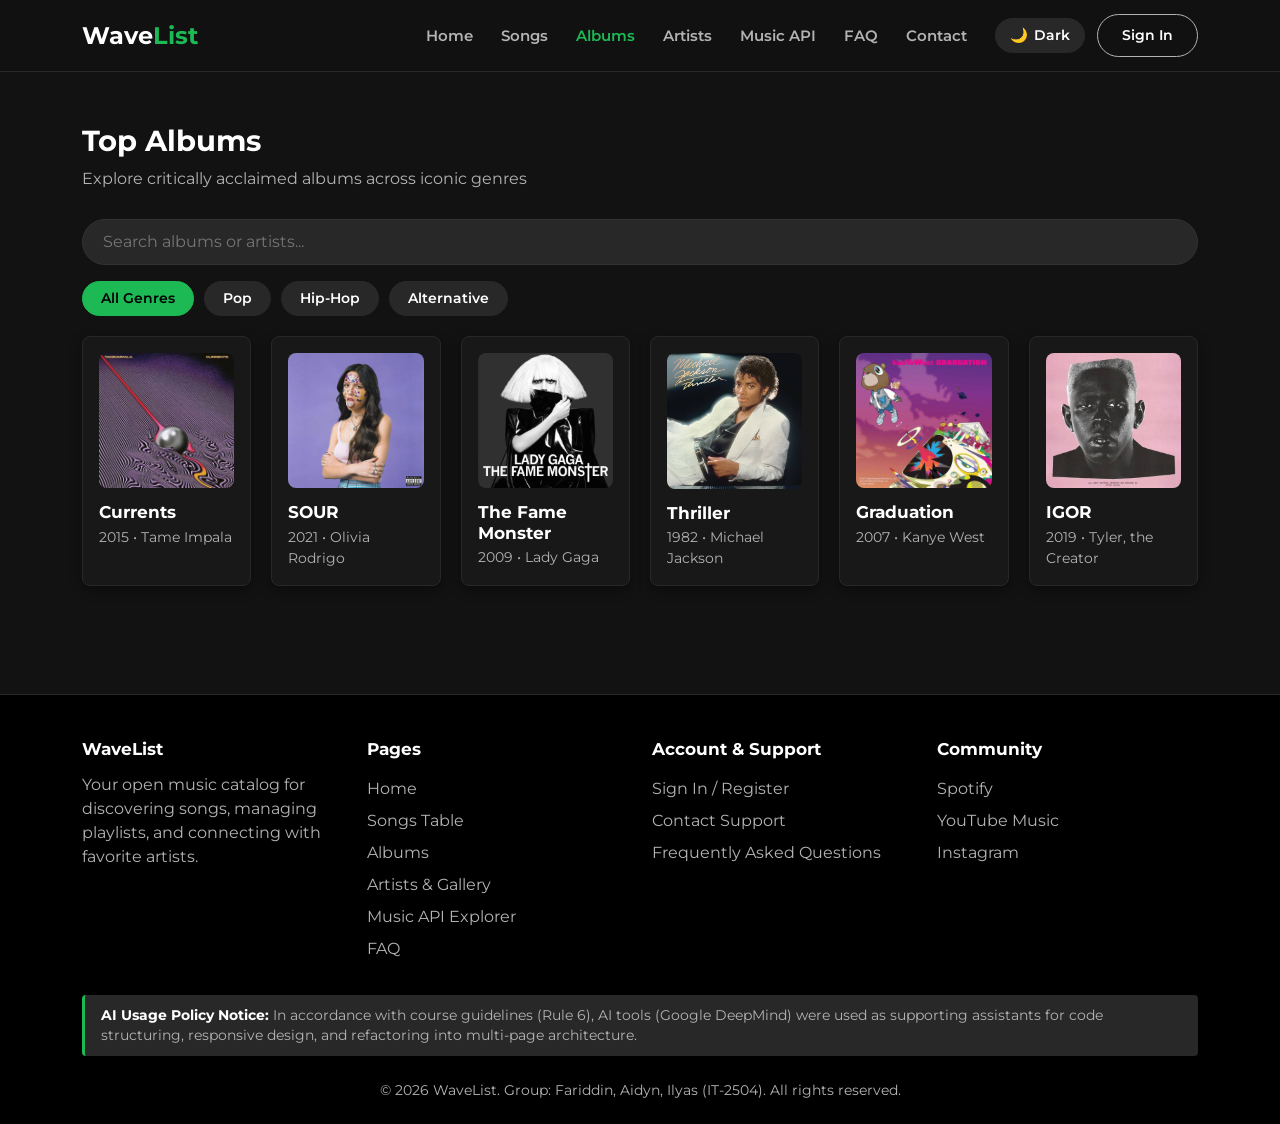
==== albums.html @ 60fa3e6f "beta version" ====
<!DOCTYPE html>
<html lang="en">
<head>
  <meta charset="UTF-8">
  <meta name="viewport" content="width=device-width, initial-scale=1">
  <title>Top Albums | WaveList</title>
  <link href="https://cdn.jsdelivr.net/npm/bootstrap@5.3.3/dist/css/bootstrap.min.css" rel="stylesheet">
  <link rel="preconnect" href="https://fonts.googleapis.com">
  <link href="https://fonts.googleapis.com/css2?family=Montserrat:wght@400;600;700&display=swap" rel="stylesheet">
  <link rel="stylesheet" href="css/style.css">
</head>
<body>
  <!-- Header -->
  <header class="site-header">
    <div class="container header-inner">
      <a class="logo" href="index.html">Wave<span>List</span></a>
      <div class="nav-wrap">
        <nav aria-label="Main Navigation">
          <ul class="nav-list">
            <li><a href="index.html">Home</a></li>
            <li><a href="songs.html">Songs</a></li>
            <li><a href="albums.html" class="active">Albums</a></li>
            <li><a href="artists.html">Artists</a></li>
            <li><a href="api.html">Music API</a></li>
            <li><a href="faq.html">FAQ</a></li>
            <li><a href="contact.html">Contact</a></li>
          </ul>
        </nav>
        <div class="nav-actions">
          <button type="button" class="theme-toggle-btn" id="themeToggle" title="Toggle theme">
            <span>🌙</span> Dark
          </button>
          <div class="auth-nav-container" id="authContainer">
            <a href="signin.html" class="btn btn-sm btn-music-outline">Sign In</a>
          </div>
        </div>
      </div>
    </div>
  </header>

  <main class="container py-5">
    <h1 class="section-title">Top Albums</h1>
    <p class="section-subtitle">Explore critically acclaimed albums across iconic genres</p>

    <!-- Filter and Search -->
    <div class="toolbar">
      <input type="text" id="albumSearch" class="search-input" placeholder="Search albums or artists...">
    </div>
    <div class="filter-buttons">
      <button type="button" class="btn-filter active" data-category="all">All Genres</button>
      <button type="button" class="btn-filter" data-category="pop">Pop</button>
      <button type="button" class="btn-filter" data-category="hip-hop">Hip-Hop</button>
      <button type="button" class="btn-filter" data-category="alternative">Alternative</button>
    </div>

    <!-- Albums Grid -->
    <div class="album-grid">
      <article class="card-box" data-genre="alternative">
        <div class="cover">
          <img src="images/album1.jpg" alt="Currents - Tame Impala" loading="lazy">
          <span class="play">&#9654;</span>
        </div>
        <h3>Currents</h3>
        <p>2015 &bull; Tame Impala</p>
      </article>

      <article class="card-box" data-genre="pop">
        <div class="cover">
          <img src="images/album2.jpg" alt="SOUR - Olivia Rodrigo" loading="lazy">
          <span class="play">&#9654;</span>
        </div>
        <h3>SOUR</h3>
        <p>2021 &bull; Olivia Rodrigo</p>
      </article>

      <article class="card-box" data-genre="pop">
        <div class="cover">
          <img src="images/album3.jpg" alt="The Fame Monster - Lady Gaga" loading="lazy">
          <span class="play">&#9654;</span>
        </div>
        <h3>The Fame Monster</h3>
        <p>2009 &bull; Lady Gaga</p>
      </article>

      <article class="card-box" data-genre="pop">
        <div class="cover">
          <img src="images/album4.jpg" alt="Thriller - Michael Jackson" loading="lazy">
          <span class="play">&#9654;</span>
        </div>
        <h3>Thriller</h3>
        <p>1982 &bull; Michael Jackson</p>
      </article>

      <article class="card-box" data-genre="hip-hop">
        <div class="cover">
          <img src="images/album5.jpg" alt="Graduation - Kanye West" loading="lazy">
          <span class="play">&#9654;</span>
        </div>
        <h3>Graduation</h3>
        <p>2007 &bull; Kanye West</p>
      </article>

      <article class="card-box" data-genre="hip-hop">
        <div class="cover">
          <img src="images/album6.jpg" alt="IGOR - Tyler, the Creator" loading="lazy">
          <span class="play">&#9654;</span>
        </div>
        <h3>IGOR</h3>
        <p>2019 &bull; Tyler, the Creator</p>
      </article>
    </div>

    <p id="noAlbums" class="no-results">No albums found matching your search.</p>
  </main>

  <!-- Footer -->
  <footer class="site-footer">
    <div class="container">
      <div class="footer-grid">
        <div>
          <h3>WaveList</h3>
          <p>Your open music catalog for discovering songs, managing playlists, and connecting with favorite artists.</p>
        </div>
        <div>
          <h3>Pages</h3>
          <ul>
            <li><a href="index.html">Home</a></li>
            <li><a href="songs.html">Songs Table</a></li>
            <li><a href="albums.html">Albums</a></li>
            <li><a href="artists.html">Artists & Gallery</a></li>
            <li><a href="api.html">Music API Explorer</a></li>
            <li><a href="faq.html">FAQ</a></li>
          </ul>
        </div>
        <div>
          <h3>Account & Support</h3>
          <ul>
            <li><a href="signin.html">Sign In / Register</a></li>
            <li><a href="contact.html">Contact Support</a></li>
            <li><a href="faq.html">Frequently Asked Questions</a></li>
          </ul>
        </div>
        <div>
          <h3>Community</h3>
          <ul>
            <li><a href="https://open.spotify.com" target="_blank" rel="noopener">Spotify</a></li>
            <li><a href="https://www.youtube.com" target="_blank" rel="noopener">YouTube Music</a></li>
            <li><a href="https://www.instagram.com" target="_blank" rel="noopener">Instagram</a></li>
          </ul>
        </div>
      </div>

      <div class="ai-notice">
        <strong>AI Usage Policy Notice:</strong> In accordance with course guidelines (Rule 6), AI tools (Google DeepMind) were used as supporting assistants for code structuring, responsive design, and refactoring into multi-page architecture.
      </div>

      <p class="copy">&copy; 2026 WaveList. Group: Fariddin, Aidyn, Ilyas (IT-2504). All rights reserved.</p>
    </div>
  </footer>

  <script src="https://code.jquery.com/jquery-3.7.1.min.js"></script>
  <script src="https://cdn.jsdelivr.net/npm/bootstrap@5.3.3/dist/js/bootstrap.bundle.min.js"></script>
  <script src="js/script.js"></script>
</body>
</html>
---- css/style.css ----
:root {
  --bg: #121212;
  --card: #181818;
  --card-border: #282828;
  --hover: #282828;
  --green: #1db954;
  --green-hover: #1ed760;
  --text: #ffffff;
  --muted: #b3b3b3;
  --header-bg: rgba(18, 18, 18, 0.95);
  --footer-bg: #000000;
  --radius: 8px;
  --title-size: 3rem;
  --input-bg: #282828;
  --input-border: #333333;
  --table-stripe: rgba(255, 255, 255, 0.04);
  --shadow: rgba(0, 0, 0, 0.4);
}

[data-theme="light"] {
  --bg: #f8f9fa;
  --card: #ffffff;
  --card-border: #e2e8f0;
  --hover: #f1f5f9;
  --green: #10b981;
  --green-hover: #059669;
  --text: #0f172a;
  --muted: #64748b;
  --header-bg: rgba(255, 255, 255, 0.96);
  --footer-bg: #0f172a;
  --radius: 8px;
  --title-size: 3rem;
  --input-bg: #ffffff;
  --input-border: #cbd5e1;
  --table-stripe: rgba(0, 0, 0, 0.03);
  --shadow: rgba(0, 0, 0, 0.08);
}

html {
  scroll-behavior: smooth;
  scroll-padding-top: 80px;
}

body {
  font-family: "Montserrat", sans-serif;
  background-color: var(--bg);
  color: var(--text);
  padding-top: 76px;
  min-height: 100vh;
  display: flex;
  flex-direction: column;
  transition: background-color 0.25s ease, color 0.25s ease;
}

main {
  flex: 1 0 auto;
}

a {
  color: var(--green);
  text-decoration: none;
  transition: color 0.2s ease;
}

a:hover,
a:focus {
  color: var(--green-hover);
}

/* Site Header & Navigation */
.site-header {
  position: fixed;
  top: 0;
  left: 0;
  width: 100%;
  z-index: 1030;
  background-color: var(--header-bg);
  backdrop-filter: blur(8px);
  border-bottom: 1px solid var(--card-border);
  transition: background-color 0.25s ease, border-color 0.25s ease;
}

.header-inner {
  display: flex;
  justify-content: space-between;
  align-items: center;
  padding-top: 14px;
  padding-bottom: 14px;
  gap: 16px;
}

.logo {
  font-size: 1.5rem;
  font-weight: 700;
  color: var(--text);
  white-space: nowrap;
}

.logo span,
.hero h1 span,
.brand-highlight {
  color: var(--green);
}

.nav-wrap {
  display: flex;
  align-items: center;
  gap: 24px;
}

.nav-list {
  display: flex;
  gap: 20px;
  list-style: none;
  margin: 0;
  padding: 0;
  align-items: center;
}

.nav-list a {
  color: var(--muted);
  font-weight: 600;
  font-size: 0.95rem;
  padding: 6px 4px;
  transition: color 0.2s ease;
}

.nav-list a:hover,
.nav-list a:focus,
.nav-list a.active {
  color: var(--green);
}

.nav-actions {
  display: flex;
  align-items: center;
  gap: 12px;
}

/* Theme Toggle Button */
.theme-toggle-btn {
  background: var(--hover);
  color: var(--text);
  border: 1px solid var(--card-border);
  border-radius: 500px;
  padding: 6px 14px;
  font-size: 0.9rem;
  font-weight: 600;
  cursor: pointer;
  display: inline-flex;
  align-items: center;
  gap: 6px;
  transition: all 0.2s ease;
}

.theme-toggle-btn:hover {
  background-color: var(--green);
  color: #000000;
  border-color: var(--green);
}

/* Auth Nav State */
.auth-nav-container {
  display: flex;
  align-items: center;
  gap: 10px;
}

.auth-user-badge {
  display: inline-flex;
  align-items: center;
  gap: 6px;
  background: var(--hover);
  color: var(--text);
  border: 1px solid var(--card-border);
  padding: 4px 12px;
  border-radius: 500px;
  font-size: 0.85rem;
  font-weight: 600;
}

.auth-user-badge .user-icon {
  color: var(--green);
}

.btn-signout {
  background: transparent;
  border: 1px solid var(--card-border);
  color: var(--muted);
  border-radius: 500px;
  padding: 4px 10px;
  font-size: 0.8rem;
  font-weight: 600;
  cursor: pointer;
  transition: all 0.2s;
}

.btn-signout:hover {
  border-color: #ef4444;
  color: #ef4444;
  background-color: rgba(239, 68, 68, 0.1);
}

/* Hero Section */
.hero {
  background: linear-gradient(180deg, #1b5e38 0%, var(--bg) 100%);
  padding: 90px 0 60px;
}

[data-theme="light"] .hero {
  background: linear-gradient(180deg, #d1fae5 0%, var(--bg) 100%);
}

.hero h1 {
  font-size: var(--title-size);
  font-weight: 700;
}

.hero p {
  max-width: 540px;
  margin: 12px 0 28px;
  color: var(--muted);
  font-size: 1.1rem;
}

/* Buttons */
.btn-music {
  background-color: var(--green);
  color: #000000 !important;
  font-weight: 700;
  border: none;
  border-radius: 500px;
  padding: 10px 28px;
  transition: transform 0.2s ease, background-color 0.2s ease, box-shadow 0.2s ease;
  display: inline-flex;
  align-items: center;
  justify-content: center;
  gap: 6px;
}

.btn-music:hover,
.btn-music:focus {
  background-color: var(--green-hover);
  color: #000000 !important;
  transform: scale(1.03);
  box-shadow: 0 4px 14px rgba(29, 185, 84, 0.4);
}

.btn-music-outline {
  background-color: transparent;
  color: var(--text) !important;
  font-weight: 600;
  border: 1px solid var(--muted);
  border-radius: 500px;
  padding: 10px 24px;
  transition: all 0.2s;
}

.btn-music-outline:hover {
  border-color: var(--green);
  color: var(--green) !important;
}

.section-title {
  font-size: 1.8rem;
  font-weight: 700;
  margin-bottom: 24px;
}

.section-subtitle {
  color: var(--muted);
  margin-top: -16px;
  margin-bottom: 28px;
  font-size: 1rem;
}

/* Card Boxes */
.card-box {
  background-color: var(--card);
  border: 1px solid var(--card-border);
  padding: 16px;
  border-radius: var(--radius);
  height: 100%;
  transition: background-color 0.2s ease, transform 0.2s ease, box-shadow 0.2s ease;
  box-shadow: 0 4px 12px var(--shadow);
}

.card-box:hover {
  background-color: var(--hover);
  transform: translateY(-4px);
}

.cover {
  position: relative;
  margin-bottom: 14px;
}

.cover img {
  width: 100%;
  aspect-ratio: 1 / 1;
  object-fit: cover;
  border-radius: var(--radius);
  display: block;
}

.artist-card {
  text-align: center;
}

.artist-card .cover img {
  border-radius: 50%;
}

.play {
  position: absolute;
  right: 10px;
  bottom: 10px;
  width: 44px;
  height: 44px;
  display: flex;
  justify-content: center;
  align-items: center;
  background-color: var(--green);
  color: #000000;
  border-radius: 50%;
  opacity: 0;
  transform: translateY(8px);
  transition: all 0.2s ease;
  box-shadow: 0 4px 8px rgba(0, 0, 0, 0.3);
}

.card-box:hover .play {
  opacity: 1;
  transform: translateY(0);
}

.card-box h3 {
  font-size: 1.05rem;
  font-weight: 700;
  margin: 0 0 4px;
  color: var(--text);
}

.card-box p {
  color: var(--muted);
  font-size: 0.88rem;
  margin: 0;
}

/* Grids */
.album-grid {
  display: grid;
  grid-template-columns: repeat(6, 1fr);
  gap: 20px;
}

/* Toolbar & Filters */
.toolbar {
  display: flex;
  gap: 12px;
  margin-bottom: 16px;
}

.search-input {
  flex: 1;
  background-color: var(--input-bg);
  color: var(--text);
  border: 1px solid var(--input-border);
  border-radius: 500px;
  padding: 10px 20px;
  font-family: inherit;
  transition: border-color 0.2s;
}

.search-input:focus {
  outline: none;
  border-color: var(--green);
}

.filter-row,
.filter-buttons {
  display: flex;
  flex-wrap: wrap;
  gap: 10px;
  margin-bottom: 20px;
}

.filter-btn,
.btn-filter {
  background-color: var(--hover);
  color: var(--text);
  border: 1px solid var(--card-border);
  border-radius: 500px;
  padding: 6px 18px;
  font-weight: 600;
  font-size: 0.9rem;
  cursor: pointer;
  transition: all 0.2s ease;
}

.filter-btn:hover,
.btn-filter:hover {
  background-color: var(--card-border);
}

.filter-btn.active,
.btn-filter.active {
  background-color: var(--green);
  color: #000000;
  border-color: var(--green);
}

/* Tables */
.table-wrap {
  overflow-x: auto;
  background-color: var(--card);
  border: 1px solid var(--card-border);
  border-radius: var(--radius);
  padding: 8px;
}

.song-table {
  width: 100%;
  border-collapse: collapse;
}

.song-table caption {
  color: var(--muted);
  padding: 12px;
  caption-side: top;
  font-size: 0.9rem;
}

.song-table th {
  color: var(--muted);
  font-size: 0.8rem;
  text-transform: uppercase;
  letter-spacing: 0.5px;
  border-bottom: 1px solid var(--card-border);
  padding: 14px 16px;
}

.song-table td {
  padding: 14px 16px;
  text-align: left;
  border-bottom: 1px solid var(--card-border);
  color: var(--text);
}

.song-table tbody tr:nth-child(even) {
  background-color: var(--table-stripe);
}

.song-table tbody tr:hover {
  background-color: var(--hover);
}

.actions {
  white-space: nowrap;
}

.no-results {
  display: none;
  color: var(--muted);
  padding: 24px;
  text-align: center;
  font-size: 1.1rem;
}

/* FAQ Accordion */
.faq-container {
  max-width: 860px;
  margin: 0 auto;
}

.faq-item {
  background-color: var(--card);
  border: 1px solid var(--card-border);
  border-radius: var(--radius);
  margin-bottom: 16px;
  overflow: hidden;
  box-shadow: 0 2px 8px var(--shadow);
  transition: border-color 0.2s;
}

.faq-item:hover {
  border-color: var(--green);
}

.faq-question {
  display: flex;
  justify-content: space-between;
  align-items: center;
  width: 100%;
  padding: 20px 24px;
  font-size: 1.1rem;
  font-weight: 600;
  cursor: pointer;
  background: none;
  border: none;
  color: var(--text);
  text-align: left;
  transition: background-color 0.2s ease, color 0.2s ease;
}

.faq-question:hover {
  background-color: var(--hover);
}

.faq-icon {
  font-size: 1.4rem;
  font-weight: 700;
  color: var(--green);
  line-height: 1;
  min-width: 24px;
  text-align: center;
}

.faq-answer {
  display: none;
  padding: 0 24px 22px;
  color: var(--muted);
  line-height: 1.7;
  font-size: 1rem;
}

.faq-answer p:last-child {
  margin-bottom: 0;
}

/* API Search & Explorer */
.api-controls-card {
  background: var(--card);
  border: 1px solid var(--card-border);
  border-radius: var(--radius);
  padding: 24px;
  margin-bottom: 30px;
  box-shadow: 0 4px 14px var(--shadow);
}

.api-grid {
  display: grid;
  grid-template-columns: repeat(auto-fill, minmax(260px, 1fr));
  gap: 20px;
}

.api-card {
  background-color: var(--card);
  border: 1px solid var(--card-border);
  border-radius: var(--radius);
  padding: 16px;
  display: flex;
  flex-direction: column;
  transition: transform 0.2s ease, box-shadow 0.2s ease;
  box-shadow: 0 4px 12px var(--shadow);
}

.api-card:hover {
  transform: translateY(-4px);
  border-color: var(--green);
}

.api-card img {
  width: 100%;
  aspect-ratio: 1/1;
  object-fit: cover;
  border-radius: 6px;
  margin-bottom: 12px;
}

.api-track-name {
  font-size: 1rem;
  font-weight: 700;
  color: var(--text);
  margin-bottom: 4px;
  white-space: nowrap;
  overflow: hidden;
  text-overflow: ellipsis;
}

.api-artist-name {
  color: var(--muted);
  font-size: 0.9rem;
  margin-bottom: 4px;
  white-space: nowrap;
  overflow: hidden;
  text-overflow: ellipsis;
}

.api-collection-name {
  color: var(--muted);
  font-size: 0.8rem;
  margin-bottom: 8px;
  white-space: nowrap;
  overflow: hidden;
  text-overflow: ellipsis;
}

.api-badge {
  display: inline-block;
  background-color: var(--hover);
  color: var(--green);
  border-radius: 4px;
  font-size: 0.75rem;
  font-weight: 600;
  padding: 2px 8px;
  margin-bottom: 12px;
  align-self: flex-start;
}

.api-audio {
  width: 100%;
  height: 38px;
  margin-top: auto;
  border-radius: 4px;
}

.api-loading {
  text-align: center;
  padding: 40px;
  color: var(--muted);
  font-size: 1.1rem;
}

.api-spinner {
  display: inline-block;
  width: 32px;
  height: 32px;
  border: 3px solid var(--card-border);
  border-top-color: var(--green);
  border-radius: 50%;
  animation: spin 0.8s linear infinite;
  margin-bottom: 12px;
}

@keyframes spin {
  to { transform: rotate(360deg); }
}

/* Forms (Sign in, Register, Contact) */
.form-card {
  max-width: 540px;
  margin: 0 auto;
  background-color: var(--card);
  border: 1px solid var(--card-border);
  padding: 32px;
  border-radius: var(--radius);
  box-shadow: 0 4px 16px var(--shadow);
}

.form-tabs {
  display: flex;
  gap: 8px;
  margin-bottom: 24px;
  border-bottom: 1px solid var(--card-border);
  padding-bottom: 12px;
}

.form-tab-btn {
  background: none;
  border: none;
  color: var(--muted);
  font-weight: 600;
  font-size: 1.1rem;
  padding: 8px 16px;
  cursor: pointer;
  border-radius: 6px;
  transition: all 0.2s;
}

.form-tab-btn.active {
  color: var(--green);
  background: var(--hover);
}

.form-label {
  color: var(--text);
  font-weight: 600;
  font-size: 0.9rem;
}

.form-control,
.form-select {
  background-color: var(--input-bg) !important;
  color: var(--text) !important;
  border: 1px solid var(--input-border) !important;
  border-radius: 6px;
  padding: 10px 14px;
}

.form-control:focus,
.form-select:focus {
  border-color: var(--green) !important;
  box-shadow: 0 0 0 0.2rem rgba(29, 185, 84, 0.25) !important;
}

.contact-wrap {
  display: flex;
  gap: 40px;
}

.contact-info {
  flex: 1;
  color: var(--muted);
}

.contact-info ul {
  list-style: none;
  padding: 0;
  line-height: 2.2;
}

.contact-form {
  flex: 2;
  background-color: var(--card);
  border: 1px solid var(--card-border);
  padding: 28px;
  border-radius: var(--radius);
  box-shadow: 0 4px 14px var(--shadow);
}

/* Lightbox Gallery */
.gallery-item {
  display: block;
  overflow: hidden;
  border-radius: var(--radius);
  box-shadow: 0 4px 12px var(--shadow);
}

.gallery-item img {
  width: 100%;
  aspect-ratio: 1 / 1;
  object-fit: cover;
  display: block;
  border-radius: var(--radius);
  transition: transform 0.3s ease, opacity 0.3s ease;
}

.gallery-item:hover img,
.gallery-item:focus img {
  transform: scale(1.05);
  opacity: 0.88;
}

.lightbox {
  display: none;
  position: fixed;
  top: 0;
  left: 0;
  width: 100%;
  height: 100%;
  background-color: rgba(0, 0, 0, 0.94);
  z-index: 2000;
}

.lb-figure {
  position: absolute;
  top: 50%;
  left: 50%;
  transform: translate(-50%, -50%);
  margin: 0;
  text-align: center;
}

.lb-figure img {
  display: block;
  margin: 0 auto;
  max-width: 82vw;
  max-height: 75vh;
  border-radius: var(--radius);
  box-shadow: 0 8px 30px rgba(0, 0, 0, 0.6);
}

.lb-figure figcaption {
  margin-top: 14px;
  color: #e2e8f0;
  font-size: 1.1rem;
}

.lb-close,
.lb-arrow {
  position: absolute;
  background: none;
  border: none;
  color: #ffffff;
  cursor: pointer;
}

.lb-close {
  top: 16px;
  right: 28px;
  font-size: 2.6rem;
  line-height: 1;
}

.lb-arrow {
  top: 50%;
  transform: translateY(-50%);
  font-size: 2.4rem;
  padding: 12px 18px;
}

.lb-prev { left: 12px; }
.lb-next { right: 12px; }

.lb-close:hover,
.lb-arrow:hover {
  color: var(--green);
}

/* Modals */
.modal-content {
  background-color: var(--card);
  color: var(--text);
  border: 1px solid var(--card-border);
}

.modal-header,
.modal-footer {
  border-color: var(--card-border);
}

/* Footer */
.site-footer {
  background-color: var(--footer-bg);
  border-top: 1px solid var(--card-border);
  margin-top: 60px;
  padding: 44px 0 24px;
  color: var(--muted);
}

.footer-grid {
  display: grid;
  grid-template-columns: repeat(4, 1fr);
  gap: 24px;
}

.footer-grid h3 {
  font-size: 1.05rem;
  font-weight: 700;
  color: var(--text);
  margin-bottom: 14px;
}

.footer-grid ul {
  list-style: none;
  padding: 0;
  margin: 0;
  line-height: 2;
}

.footer-grid ul a {
  color: var(--muted);
}

.footer-grid ul a:hover {
  color: var(--green);
}

.ai-notice {
  background: var(--hover);
  border-left: 3px solid var(--green);
  padding: 10px 16px;
  border-radius: 4px;
  font-size: 0.85rem;
  margin-top: 30px;
  color: var(--muted);
}

.ai-notice strong {
  color: var(--text);
}

.copy {
  text-align: center;
  color: var(--muted);
  font-size: 0.85rem;
  margin: 24px 0 0;
}

/* Responsive Styles */
@media (max-width: 992px) {
  :root {
    --title-size: 2.4rem;
  }

  .album-grid {
    grid-template-columns: repeat(3, 1fr);
  }

  .footer-grid {
    grid-template-columns: repeat(2, 1fr);
  }

  .contact-wrap {
    flex-direction: column;
  }
}

@media (max-width: 768px) {
  body {
    padding-top: 130px;
  }

  .header-inner {
    flex-direction: column;
    gap: 12px;
  }

  .nav-wrap {
    flex-direction: column;
    gap: 12px;
    width: 100%;
  }

  .nav-list {
    flex-wrap: wrap;
    justify-content: center;
    gap: 8px 16px;
  }

  .nav-actions {
    justify-content: center;
  }
}

@media (max-width: 576px) {
  :root {
    --title-size: 1.8rem;
  }

  .album-grid {
    grid-template-columns: repeat(2, 1fr);
    gap: 14px;
  }

  .footer-grid {
    grid-template-columns: 1fr;
  }

  .toolbar {
    flex-direction: column;
  }

  .form-card {
    padding: 20px;
  }

  .contact-form {
    padding: 18px;
  }

  .song-table th,
  .song-table td {
    padding: 8px 10px;
    font-size: 0.85rem;
  }
}
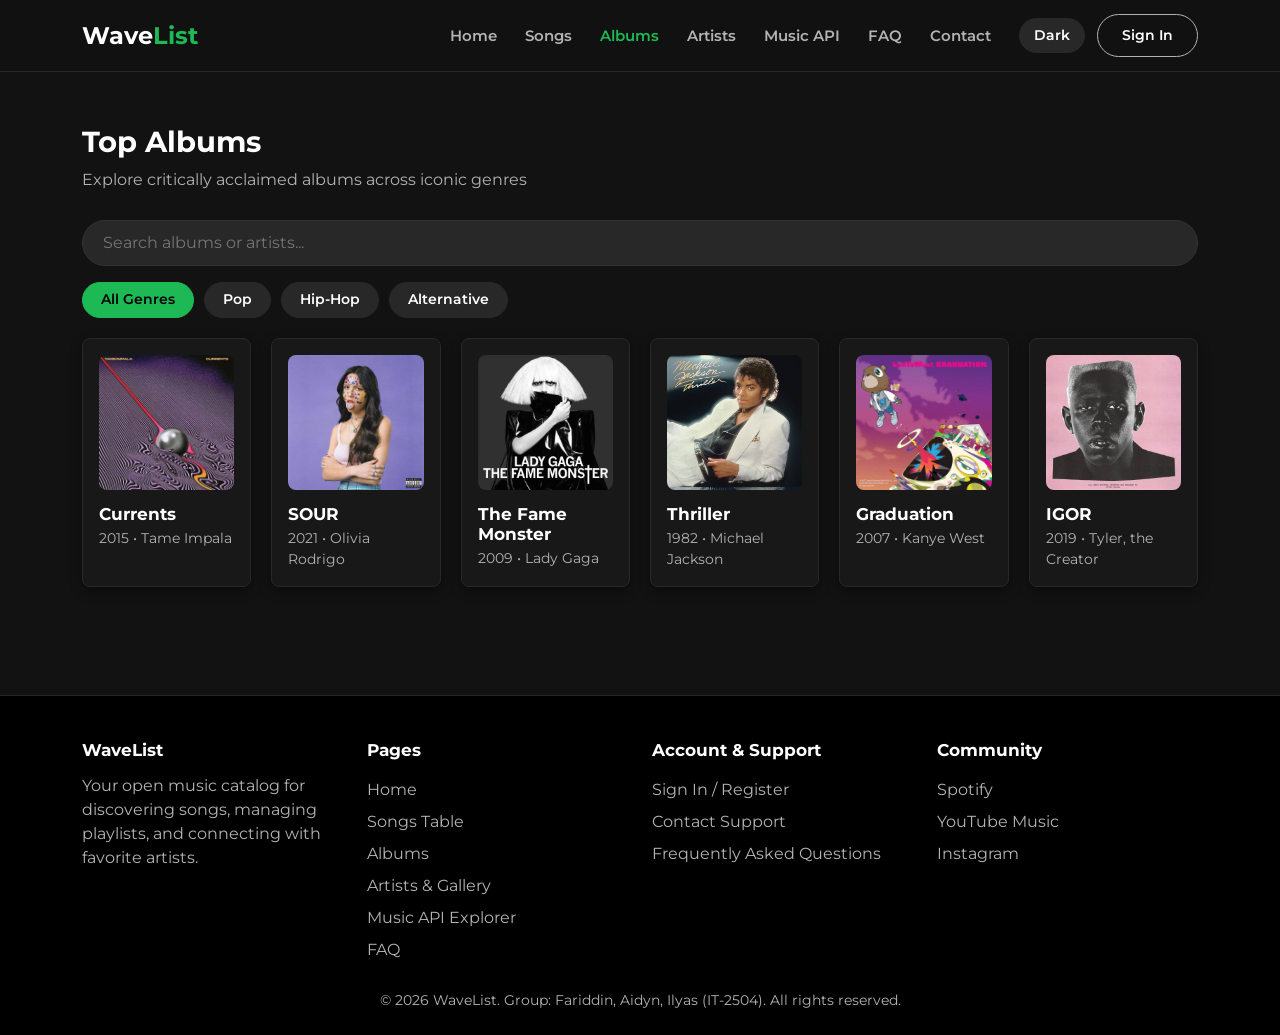
==== commit 6fb622b8: "final version" ====
--- a/albums.html
+++ b/albums.html
@@ -4,6 +4,7 @@
   <meta charset="UTF-8">
   <meta name="viewport" content="width=device-width, initial-scale=1">
   <title>Top Albums | WaveList</title>
+  <script>try{var t=localStorage.getItem("wavelist_theme")||"dark";document.documentElement.setAttribute("data-theme",t);document.documentElement.setAttribute("data-bs-theme",t)}catch(e){document.documentElement.setAttribute("data-theme","dark");document.documentElement.setAttribute("data-bs-theme","dark")}</script>
   <link href="https://cdn.jsdelivr.net/npm/bootstrap@5.3.3/dist/css/bootstrap.min.css" rel="stylesheet">
   <link rel="preconnect" href="https://fonts.googleapis.com">
   <link href="https://fonts.googleapis.com/css2?family=Montserrat:wght@400;600;700&display=swap" rel="stylesheet">
@@ -28,7 +29,7 @@
         </nav>
         <div class="nav-actions">
           <button type="button" class="theme-toggle-btn" id="themeToggle" title="Toggle theme">
-            <span>🌙</span> Dark
+            Dark
           </button>
           <div class="auth-nav-container" id="authContainer">
             <a href="signin.html" class="btn btn-sm btn-music-outline">Sign In</a>
@@ -58,7 +59,7 @@
       <article class="card-box" data-genre="alternative">
         <div class="cover">
           <img src="images/album1.jpg" alt="Currents - Tame Impala" loading="lazy">
-          <span class="play">&#9654;</span>
+          <span class="play" aria-hidden="true"></span>
         </div>
         <h3>Currents</h3>
         <p>2015 &bull; Tame Impala</p>
@@ -67,7 +68,7 @@
       <article class="card-box" data-genre="pop">
         <div class="cover">
           <img src="images/album2.jpg" alt="SOUR - Olivia Rodrigo" loading="lazy">
-          <span class="play">&#9654;</span>
+          <span class="play" aria-hidden="true"></span>
         </div>
         <h3>SOUR</h3>
         <p>2021 &bull; Olivia Rodrigo</p>
@@ -76,7 +77,7 @@
       <article class="card-box" data-genre="pop">
         <div class="cover">
           <img src="images/album3.jpg" alt="The Fame Monster - Lady Gaga" loading="lazy">
-          <span class="play">&#9654;</span>
+          <span class="play" aria-hidden="true"></span>
         </div>
         <h3>The Fame Monster</h3>
         <p>2009 &bull; Lady Gaga</p>
@@ -85,7 +86,7 @@
       <article class="card-box" data-genre="pop">
         <div class="cover">
           <img src="images/album4.jpg" alt="Thriller - Michael Jackson" loading="lazy">
-          <span class="play">&#9654;</span>
+          <span class="play" aria-hidden="true"></span>
         </div>
         <h3>Thriller</h3>
         <p>1982 &bull; Michael Jackson</p>
@@ -94,7 +95,7 @@
       <article class="card-box" data-genre="hip-hop">
         <div class="cover">
           <img src="images/album5.jpg" alt="Graduation - Kanye West" loading="lazy">
-          <span class="play">&#9654;</span>
+          <span class="play" aria-hidden="true"></span>
         </div>
         <h3>Graduation</h3>
         <p>2007 &bull; Kanye West</p>
@@ -103,7 +104,7 @@
       <article class="card-box" data-genre="hip-hop">
         <div class="cover">
           <img src="images/album6.jpg" alt="IGOR - Tyler, the Creator" loading="lazy">
-          <span class="play">&#9654;</span>
+          <span class="play" aria-hidden="true"></span>
         </div>
         <h3>IGOR</h3>
         <p>2019 &bull; Tyler, the Creator</p>
@@ -150,10 +151,6 @@
         </div>
       </div>
 
-      <div class="ai-notice">
-        <strong>AI Usage Policy Notice:</strong> In accordance with course guidelines (Rule 6), AI tools (Google DeepMind) were used as supporting assistants for code structuring, responsive design, and refactoring into multi-page architecture.
-      </div>
-
       <p class="copy">&copy; 2026 WaveList. Group: Fariddin, Aidyn, Ilyas (IT-2504). All rights reserved.</p>
     </div>
   </footer>
--- a/css/style.css
+++ b/css/style.css
@@ -267,6 +267,10 @@
   margin-bottom: 24px;
 }
 
+.section-title.mb-1 + .section-subtitle {
+  margin-top: 0;
+}
+
 .section-subtitle {
   color: var(--muted);
   margin-top: -16px;
@@ -956,3 +960,52 @@
     font-size: 0.85rem;
   }
 }
+
+
+/* ---- Fixes: contrast in light theme, API status, focus states ---- */
+[data-theme="light"] .btn-outline-light {
+  color: var(--text);
+  border-color: var(--input-border);
+  background: transparent;
+}
+[data-theme="light"] .btn-outline-light:hover,
+[data-theme="light"] .btn-outline-light:focus-visible {
+  color: #fff;
+  background: var(--text);
+  border-color: var(--text);
+}
+.btn-outline-danger { color: #ef4444; border-color: #ef4444; }
+.btn-outline-danger:hover { background: #ef4444; border-color: #ef4444; color: #fff; }
+[data-theme="light"] .btn-outline-danger { color: #dc2626; border-color: #dc2626; }
+[data-theme="light"] .btn-outline-danger:hover { background: #dc2626; color: #fff; }
+[data-theme="light"] .badge.bg-secondary { background-color: #475569 !important; color: #fff; }
+#apiStatus { transition: background-color .25s ease; }
+#apiStatus.status-error { background-color: #dc2626 !important; }
+#apiStatus.status-loading { background-color: #d97706 !important; }
+:focus-visible { outline: 2px solid var(--green); outline-offset: 2px; }
+button, .btn, .faq-question, .btn-filter, .filter-btn { cursor: pointer; }
+
+/* Bootstrap's .text-muted ignores our theme -> force theme-aware colours */
+.text-muted, small.text-muted, .form-text { color: var(--muted) !important; }
+.text-success { color: var(--green) !important; }
+[data-theme="light"] .text-success { color: #047857 !important; }
+.api-controls-card .small.fw-bold { color: var(--text) !important; opacity: .85; }
+[data-theme="dark"] .form-control, [data-theme="dark"] .form-select { color: var(--text); }
+[data-theme="dark"] .form-control::placeholder { color: #9a9a9a; }
+[data-theme="light"] .form-control::placeholder { color: #64748b; }
+.contact-info h1, .contact-info h2, .contact-info h3, .contact-info h4, .contact-info h5 { color: var(--text) !important; font-weight: 700; }
+
+/* Guarantee no overlap between a page title and its subtitle */
+.section-title { line-height: 1.25; }
+.section-title.mb-1 + .section-subtitle { margin-top: 0 !important; }
+
+/* Play button: CSS triangle instead of a glyph */
+.play::before {
+  content: "";
+  display: block;
+  margin-left: 4px;
+  border-style: solid;
+  border-width: 8px 0 8px 13px;
+  border-color: transparent transparent transparent #000;
+}
+.wave-art { color: var(--green); opacity: .85; max-width: 100%; height: auto; }
